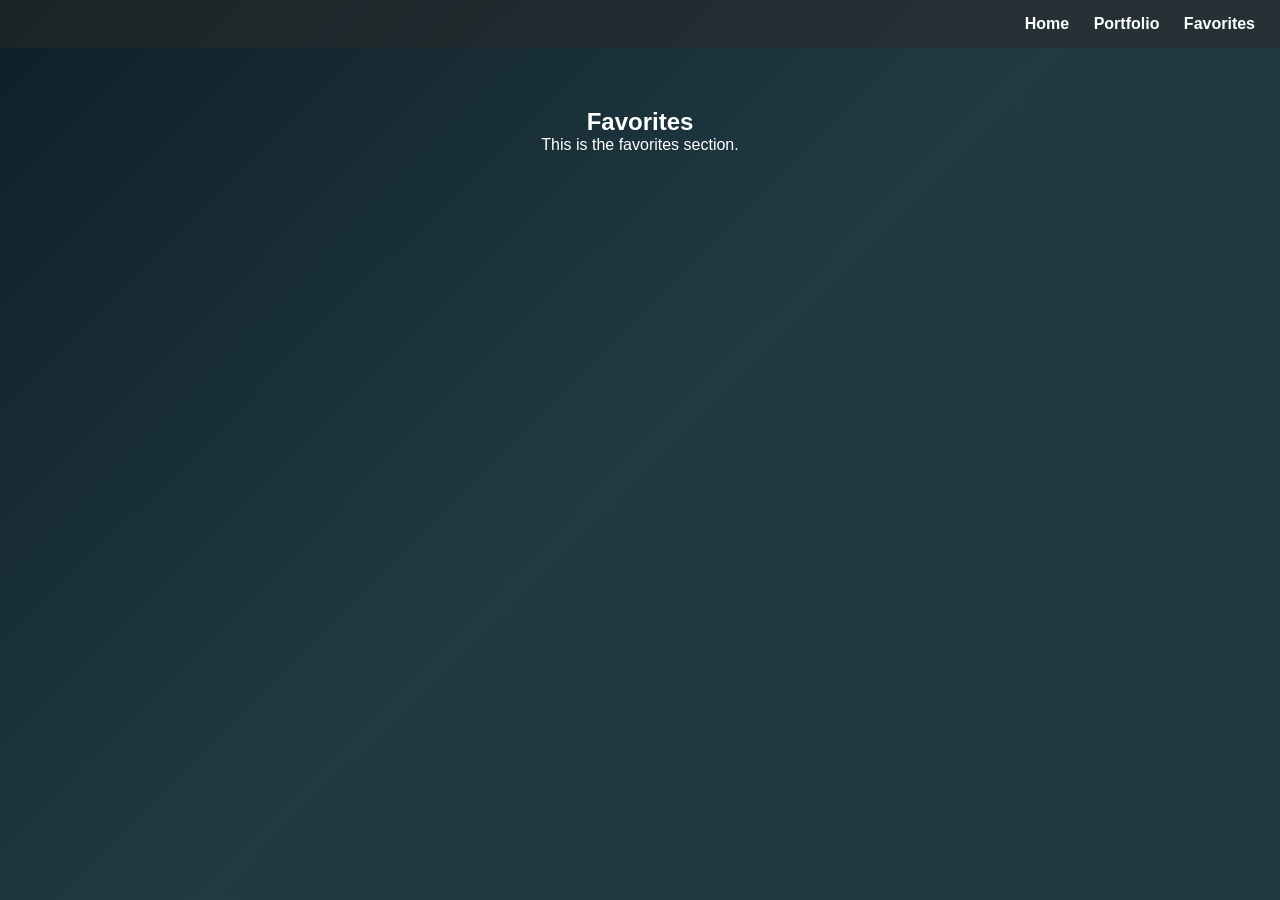
==== favorites.html @ 259cd431 "Add files via upload" ====
<!DOCTYPE html>
<html lang="en">
<head>
<meta charset="UTF-8">
<title>Favorites</title>
<meta name="viewport" content="width=device-width, initial-scale=1.0">
<link rel="stylesheet" href="style.css">
</head>

<body>

<nav>
    <a href="home.html">Home</a>
    <a href="portfolio.html">Portfolio</a>
    <a href="favorites.html">Favorites</a>
</nav>

<section id="favorites">

<h2>Favorites</h2>

<p>This is the favorites section.</p>

</section>

</body>
</html>
---- style.css ----
* {
    margin: 0;
    padding: 0;
    box-sizing: border-box;
}

/* BODY BACKGROUND */
body {
    font-family: sans-serif;
    background: linear-gradient(135deg, #0f2027, #203a43, #1e3741);
    color: white;
    min-height: 100vh;
}

/* NAVIGATION */
nav {
    text-align: right;
    padding: 15px;
    background: rgba(43, 41, 41, 0.5);
}

nav a {
    text-decoration: none;
    color: white;
    margin: 0 10px;
    font-weight: bold;
    transition: 0.3s ease;
}

nav a:hover {
    color: #4adfe7;
}

/* SECTIONS */
section {
    padding: 60px 20px;
    text-align: center;
}

/* HOME SECTION */
#home h2 {
    font-size: 28px;
    margin-bottom: 15px;
}

#home p {
    opacity: 0.8;
}

/* PORTFOLIO SECTION */
#portfolio {
    display: flex;
    justify-content: center;
    align-items: center;
    min-height: 70vh;
}

/* CARD STYLE (Functional Integration Box) */
.card {
    background: rgba(0, 0, 0, 0.85);
    padding: 40px;
    border-radius: 15px;
    width: 400px;
    box-shadow: 0 0 30px rgba(0, 255, 255, 0.3);
}

.card h2 {
    font-size: 30px;
    margin-bottom: 15px;
}

.subtitle {
    margin-bottom: 25px;
    opacity: 0.7;
}

/* BUTTON CONTAINER */
.portfolio-buttons {
    display: flex;
    flex-direction: column;
    gap: 15px;
}

/* BUTTON DESIGN */
.portfolio-buttons button {
    padding: 12px;
    font-size: 15px;
    border-radius: 8px;
    border: 1px solid rgba(255, 255, 255, 0.3);
    background: transparent;
    color: white;
    cursor: pointer;
    transition: 0.3s ease;
}

.portfolio-buttons button:hover {
    background: #00f2fe;
    color: black;
    transform: translateY(-3px);
}

/* HIDDEN CLASS */
.hidden {
    display: none;
}

/* RESPONSIVE DESIGN */
@media (max-width: 600px) {
    .card {
        width: 90%;
        padding: 25px;
    }

    header h1 {
        font-size: 28px;
    }
}
/* Poster Container */
.poster-container {
    text-align: center;
    margin: 30px 0;
}

/* Poster Image */
.poster-container img {
    width: 80%;
    max-width: 700px;
    border-radius: 15px;
    box-shadow: 0 8px 25px rgba(0, 0, 0, 0.3);
    transition: transform 0.3s ease;
}

/* Hover effect */
.poster-container img:hover {
    transform: scale(1.03);
}
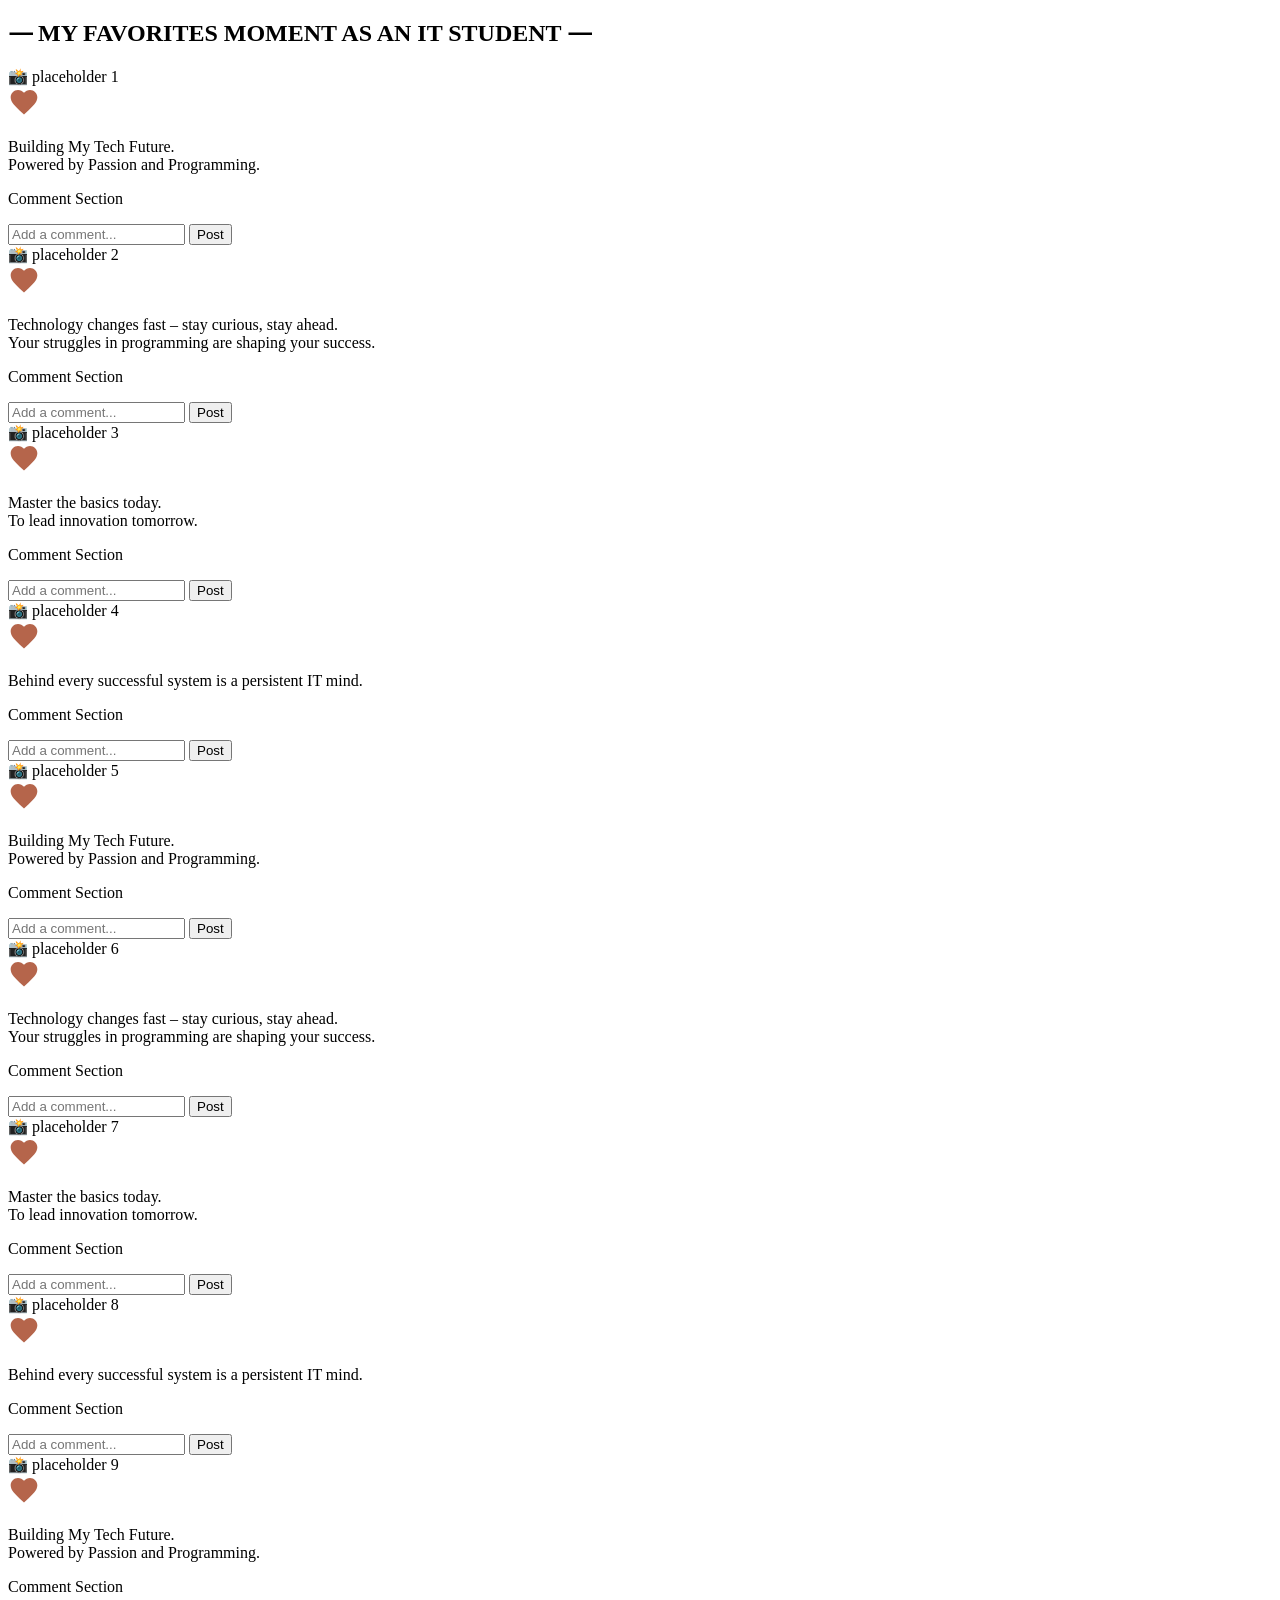
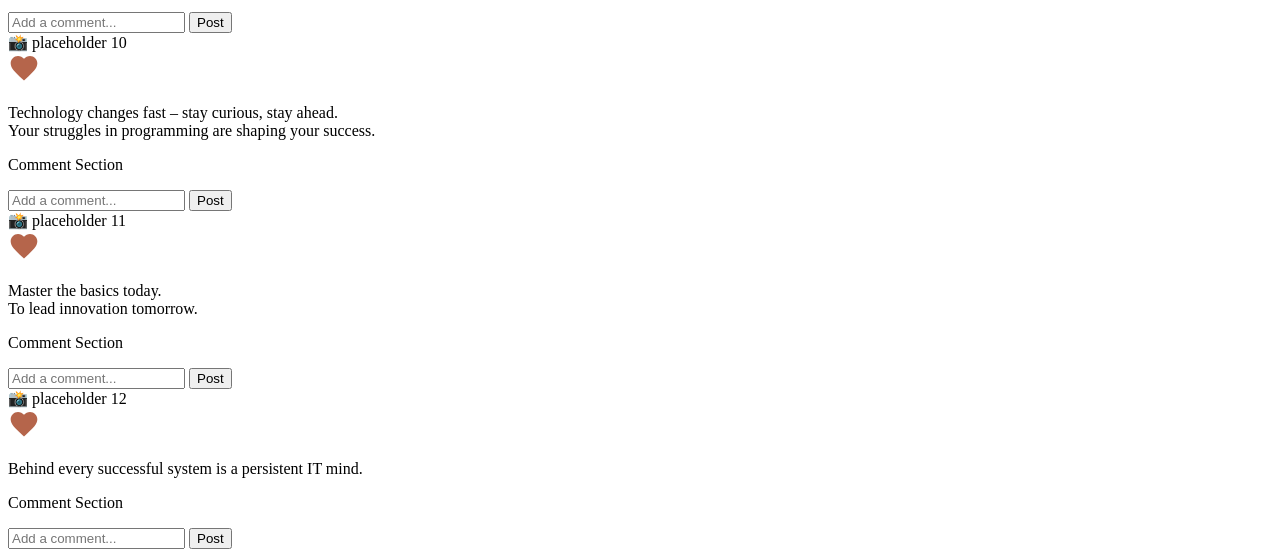
==== commit 0139d849: "Update favorites.html" ====
--- a/favorites.html
+++ b/favorites.html
@@ -1,27 +1,221 @@
 <!DOCTYPE html>
 <html lang="en">
 <head>
-<meta charset="UTF-8">
-<title>Favorites</title>
-<meta name="viewport" content="width=device-width, initial-scale=1.0">
-<link rel="stylesheet" href="style.css">
+    <meta charset="UTF-8">
+    <meta name="viewport" content="width=device-width, initial-scale=1.0">
+    <title>Document</title>
+    <link rel="stylesheet" href="favorites.css">
+    
 </head>
-
 <body>
-
-<nav>
-    <a href="home.html">Home</a>
-    <a href="portfolio.html">Portfolio</a>
-    <a href="favorites.html">Favorites</a>
-</nav>
-
-<section id="favorites">
-
-<h2>Favorites</h2>
-
-<p>This is the favorites section.</p>
-
-</section>
-
+      <h2>⸻ MY FAVORITES MOMENT AS AN IT STUDENT ⸻</h2>
+  <div class="artwork-grid">
+
+    <!-- artwork 1 -->
+    <div class="artwork">
+      <div class="image-wrapper">
+        <div class="placeholder-img">📸 placeholder 1</div>
+        <div class="heart1" onclick="toggleLike(this)">
+          <img src="data:image/svg+xml,%3Csvg xmlns='http://www.w3.org/2000/svg' viewBox='0 0 24 24' fill='%23b5654b' width='32px' height='32px'%3E%3Cpath d='M12 21.35l-1.45-1.32C5.4 15.36 2 12.28 2 8.5 2 5.42 4.42 3 7.5 3c1.74 0 3.41.81 4.5 2.09C13.09 3.81 14.76 3 16.5 3 19.58 3 22 5.42 22 8.5c0 3.78-3.4 6.86-8.55 11.54L12 21.35z'/%3E%3C/svg%3E" class="toomall" alt="heart" data-liked="false">
+        </div>
+      </div>
+      <p class="quote">Building My Tech Future.<br>Powered by Passion and Programming.</p>
+      <div class="comments-section">
+        <p>Comment Section</p>
+        <ul class="comments-list"></ul>
+        <input type="text" class="comment-input" placeholder="Add a comment...">
+        <button onclick="addComment(this)">Post</button>
+      </div>
+    </div>
+
+    <!-- artwork 2 -->
+    <div class="artwork">
+      <div class="image-wrapper">
+        <div class="placeholder-img">📸 placeholder 2</div>
+        <div class="heart1" onclick="toggleLike(this)">
+          <img src="data:image/svg+xml,%3Csvg xmlns='http://www.w3.org/2000/svg' viewBox='0 0 24 24' fill='%23b5654b' width='32px' height='32px'%3E%3Cpath d='M12 21.35l-1.45-1.32C5.4 15.36 2 12.28 2 8.5 2 5.42 4.42 3 7.5 3c1.74 0 3.41.81 4.5 2.09C13.09 3.81 14.76 3 16.5 3 19.58 3 22 5.42 22 8.5c0 3.78-3.4 6.86-8.55 11.54L12 21.35z'/%3E%3C/svg%3E" class="toomall" alt="heart" data-liked="false">
+        </div>
+      </div>
+      <p class="quote">Technology changes fast – stay curious, stay ahead.<br> Your struggles in programming are shaping your success.</p>
+      <div class="comments-section">
+        <p>Comment Section</p>
+        <ul class="comments-list"></ul>
+        <input type="text" class="comment-input" placeholder="Add a comment...">
+        <button onclick="addComment(this)">Post</button>
+      </div>
+    </div>
+
+    <!-- artwork 3 -->
+    <div class="artwork">
+      <div class="image-wrapper">
+        <div class="placeholder-img">📸 placeholder 3</div>
+        <div class="heart1" onclick="toggleLike(this)">
+          <img src="data:image/svg+xml,%3Csvg xmlns='http://www.w3.org/2000/svg' viewBox='0 0 24 24' fill='%23b5654b' width='32px' height='32px'%3E%3Cpath d='M12 21.35l-1.45-1.32C5.4 15.36 2 12.28 2 8.5 2 5.42 4.42 3 7.5 3c1.74 0 3.41.81 4.5 2.09C13.09 3.81 14.76 3 16.5 3 19.58 3 22 5.42 22 8.5c0 3.78-3.4 6.86-8.55 11.54L12 21.35z'/%3E%3C/svg%3E" class="toomall" alt="heart" data-liked="false">
+        </div>
+      </div>
+      <p class="quote">Master the basics today. <br>To lead innovation tomorrow.</p>
+      <div class="comments-section">
+        <p>Comment Section</p>
+        <ul class="comments-list"></ul>
+        <input type="text" class="comment-input" placeholder="Add a comment...">
+        <button onclick="addComment(this)">Post</button>
+      </div>
+    </div>
+
+    <!-- artwork 4 -->
+    <div class="artwork">
+      <div class="image-wrapper">
+        <div class="placeholder-img">📸 placeholder 4</div>
+        <div class="heart1" onclick="toggleLike(this)">
+          <img src="data:image/svg+xml,%3Csvg xmlns='http://www.w3.org/2000/svg' viewBox='0 0 24 24' fill='%23b5654b' width='32px' height='32px'%3E%3Cpath d='M12 21.35l-1.45-1.32C5.4 15.36 2 12.28 2 8.5 2 5.42 4.42 3 7.5 3c1.74 0 3.41.81 4.5 2.09C13.09 3.81 14.76 3 16.5 3 19.58 3 22 5.42 22 8.5c0 3.78-3.4 6.86-8.55 11.54L12 21.35z'/%3E%3C/svg%3E" class="tostall" alt="heart" data-liked="false">
+        </div>
+      </div>
+      <p class="quote">Behind every successful system is a persistent IT mind.</p>
+      <div class="comments-section">
+        <p>Comment Section</p>
+        <ul class="comments-list"></ul>
+        <input type="text" class="comment-input" placeholder="Add a comment...">
+        <button onclick="addComment(this)">Post</button>
+      </div>
+    </div>
+
+    <!-- artwork 5 -->
+    <div class="artwork">
+      <div class="image-wrapper">
+        <div class="placeholder-img">📸 placeholder 5</div>
+        <div class="heart1" onclick="toggleLike(this)">
+          <img src="data:image/svg+xml,%3Csvg xmlns='http://www.w3.org/2000/svg' viewBox='0 0 24 24' fill='%23b5654b' width='32px' height='32px'%3E%3Cpath d='M12 21.35l-1.45-1.32C5.4 15.36 2 12.28 2 8.5 2 5.42 4.42 3 7.5 3c1.74 0 3.41.81 4.5 2.09C13.09 3.81 14.76 3 16.5 3 19.58 3 22 5.42 22 8.5c0 3.78-3.4 6.86-8.55 11.54L12 21.35z'/%3E%3C/svg%3E" class="toomall" alt="heart" data-liked="false">
+        </div>
+      </div>
+      <p class="quote">Building My Tech Future.<br>Powered by Passion and Programming.</p>
+      <div class="comments-section">
+        <p>Comment Section</p>
+        <ul class="comments-list"></ul>
+        <input type="text" class="comment-input" placeholder="Add a comment...">
+        <button onclick="addComment(this)">Post</button>
+      </div>
+    </div>
+
+    <!-- artwork 6 -->
+    <div class="artwork">
+      <div class="image-wrapper">
+        <div class="placeholder-img">📸 placeholder 6</div>
+        <div class="heart1" onclick="toggleLike(this)">
+          <img src="data:image/svg+xml,%3Csvg xmlns='http://www.w3.org/2000/svg' viewBox='0 0 24 24' fill='%23b5654b' width='32px' height='32px'%3E%3Cpath d='M12 21.35l-1.45-1.32C5.4 15.36 2 12.28 2 8.5 2 5.42 4.42 3 7.5 3c1.74 0 3.41.81 4.5 2.09C13.09 3.81 14.76 3 16.5 3 19.58 3 22 5.42 22 8.5c0 3.78-3.4 6.86-8.55 11.54L12 21.35z'/%3E%3C/svg%3E" class="toomall" alt="heart" data-liked="false">
+        </div>
+      </div>
+      <p class="quote">Technology changes fast – stay curious, stay ahead.<br> Your struggles in programming are shaping your success.</p>
+      <div class="comments-section">
+        <p>Comment Section</p>
+        <ul class="comments-list"></ul>
+        <input type="text" class="comment-input" placeholder="Add a comment...">
+        <button onclick="addComment(this)">Post</button>
+      </div>
+    </div>
+
+    <!-- artwork 7 -->
+    <div class="artwork">
+      <div class="image-wrapper">
+        <div class="placeholder-img">📸 placeholder 7</div>
+        <div class="heart1" onclick="toggleLike(this)">
+          <img src="data:image/svg+xml,%3Csvg xmlns='http://www.w3.org/2000/svg' viewBox='0 0 24 24' fill='%23b5654b' width='32px' height='32px'%3E%3Cpath d='M12 21.35l-1.45-1.32C5.4 15.36 2 12.28 2 8.5 2 5.42 4.42 3 7.5 3c1.74 0 3.41.81 4.5 2.09C13.09 3.81 14.76 3 16.5 3 19.58 3 22 5.42 22 8.5c0 3.78-3.4 6.86-8.55 11.54L12 21.35z'/%3E%3C/svg%3E" class="toomall" alt="heart" data-liked="false">
+        </div>
+      </div>
+      <p class="quote">Master the basics today. <br>To lead innovation tomorrow.</p>
+      <div class="comments-section">
+        <p>Comment Section</p>
+        <ul class="comments-list"></ul>
+        <input type="text" class="comment-input" placeholder="Add a comment...">
+        <button onclick="addComment(this)">Post</button>
+      </div>
+    </div>
+
+    <!-- artwork 8 -->
+    <div class="artwork">
+      <div class="image-wrapper">
+        <div class="placeholder-img">📸 placeholder 8</div>
+        <div class="heart1" onclick="toggleLike(this)">
+          <img src="data:image/svg+xml,%3Csvg xmlns='http://www.w3.org/2000/svg' viewBox='0 0 24 24' fill='%23b5654b' width='32px' height='32px'%3E%3Cpath d='M12 21.35l-1.45-1.32C5.4 15.36 2 12.28 2 8.5 2 5.42 4.42 3 7.5 3c1.74 0 3.41.81 4.5 2.09C13.09 3.81 14.76 3 16.5 3 19.58 3 22 5.42 22 8.5c0 3.78-3.4 6.86-8.55 11.54L12 21.35z'/%3E%3C/svg%3E" class="tostall" alt="heart" data-liked="false">
+        </div>
+      </div>
+      <p class="quote">Behind every successful system is a persistent IT mind.</p>
+      <div class="comments-section">
+        <p>Comment Section</p>
+        <ul class="comments-list"></ul>
+        <input type="text" class="comment-input" placeholder="Add a comment...">
+        <button onclick="addComment(this)">Post</button>
+      </div>
+    </div>
+
+    <!-- artwork 9 -->
+    <div class="artwork">
+      <div class="image-wrapper">
+        <div class="placeholder-img">📸 placeholder 9</div>
+        <div class="heart1" onclick="toggleLike(this)">
+          <img src="data:image/svg+xml,%3Csvg xmlns='http://www.w3.org/2000/svg' viewBox='0 0 24 24' fill='%23b5654b' width='32px' height='32px'%3E%3Cpath d='M12 21.35l-1.45-1.32C5.4 15.36 2 12.28 2 8.5 2 5.42 4.42 3 7.5 3c1.74 0 3.41.81 4.5 2.09C13.09 3.81 14.76 3 16.5 3 19.58 3 22 5.42 22 8.5c0 3.78-3.4 6.86-8.55 11.54L12 21.35z'/%3E%3C/svg%3E" class="toomall" alt="heart" data-liked="false">
+        </div>
+      </div>
+      <p class="quote">Building My Tech Future.<br>Powered by Passion and Programming.</p>
+      <div class="comments-section">
+        <p>Comment Section</p>
+        <ul class="comments-list"></ul>
+        <input type="text" class="comment-input" placeholder="Add a comment...">
+        <button onclick="addComment(this)">Post</button>
+      </div>
+    </div>
+
+    <!-- artwork 10 -->
+    <div class="artwork">
+      <div class="image-wrapper">
+        <div class="placeholder-img">📸 placeholder 10</div>
+        <div class="heart1" onclick="toggleLike(this)">
+          <img src="data:image/svg+xml,%3Csvg xmlns='http://www.w3.org/2000/svg' viewBox='0 0 24 24' fill='%23b5654b' width='32px' height='32px'%3E%3Cpath d='M12 21.35l-1.45-1.32C5.4 15.36 2 12.28 2 8.5 2 5.42 4.42 3 7.5 3c1.74 0 3.41.81 4.5 2.09C13.09 3.81 14.76 3 16.5 3 19.58 3 22 5.42 22 8.5c0 3.78-3.4 6.86-8.55 11.54L12 21.35z'/%3E%3C/svg%3E" class="toomall" alt="heart" data-liked="false">
+        </div>
+      </div>
+      <p class="quote">Technology changes fast – stay curious, stay ahead.<br> Your struggles in programming are shaping your success.</p>
+      <div class="comments-section">
+        <p>Comment Section</p>
+        <ul class="comments-list"></ul>
+        <input type="text" class="comment-input" placeholder="Add a comment...">
+        <button onclick="addComment(this)">Post</button>
+      </div>
+    </div>
+
+    <!-- artwork 11 -->
+    <div class="artwork">
+      <div class="image-wrapper">
+        <div class="placeholder-img">📸 placeholder 11</div>
+        <div class="heart1" onclick="toggleLike(this)">
+          <img src="data:image/svg+xml,%3Csvg xmlns='http://www.w3.org/2000/svg' viewBox='0 0 24 24' fill='%23b5654b' width='32px' height='32px'%3E%3Cpath d='M12 21.35l-1.45-1.32C5.4 15.36 2 12.28 2 8.5 2 5.42 4.42 3 7.5 3c1.74 0 3.41.81 4.5 2.09C13.09 3.81 14.76 3 16.5 3 19.58 3 22 5.42 22 8.5c0 3.78-3.4 6.86-8.55 11.54L12 21.35z'/%3E%3C/svg%3E" class="toomall" alt="heart" data-liked="false">
+        </div>
+      </div>
+      <p class="quote">Master the basics today. <br>To lead innovation tomorrow.</p>
+      <div class="comments-section">
+        <p>Comment Section</p>
+        <ul class="comments-list"></ul>
+        <input type="text" class="comment-input" placeholder="Add a comment...">
+        <button onclick="addComment(this)">Post</button>
+      </div>
+    </div>
+
+    <!-- artwork 12 -->
+    <div class="artwork">
+      <div class="image-wrapper">
+        <div class="placeholder-img">📸 placeholder 12</div>
+        <div class="heart1" onclick="toggleLike(this)">
+          <img src="data:image/svg+xml,%3Csvg xmlns='http://www.w3.org/2000/svg' viewBox='0 0 24 24' fill='%23b5654b' width='32px' height='32px'%3E%3Cpath d='M12 21.35l-1.45-1.32C5.4 15.36 2 12.28 2 8.5 2 5.42 4.42 3 7.5 3c1.74 0 3.41.81 4.5 2.09C13.09 3.81 14.76 3 16.5 3 19.58 3 22 5.42 22 8.5c0 3.78-3.4 6.86-8.55 11.54L12 21.35z'/%3E%3C/svg%3E" class="tostall" alt="heart" data-liked="false">
+        </div>
+      </div>
+      <p class="quote">Behind every successful system is a persistent IT mind.</p>
+      <div class="comments-section">
+        <p>Comment Section</p>
+        <ul class="comments-list"></ul>
+        <input type="text" class="comment-input" placeholder="Add a comment...">
+        <button onclick="addComment(this)">Post</button>
+      </div>
+    </div>
+  </div>
+
+  <script scr="favorites.js"></script>
 </body>
-</html>+</html>
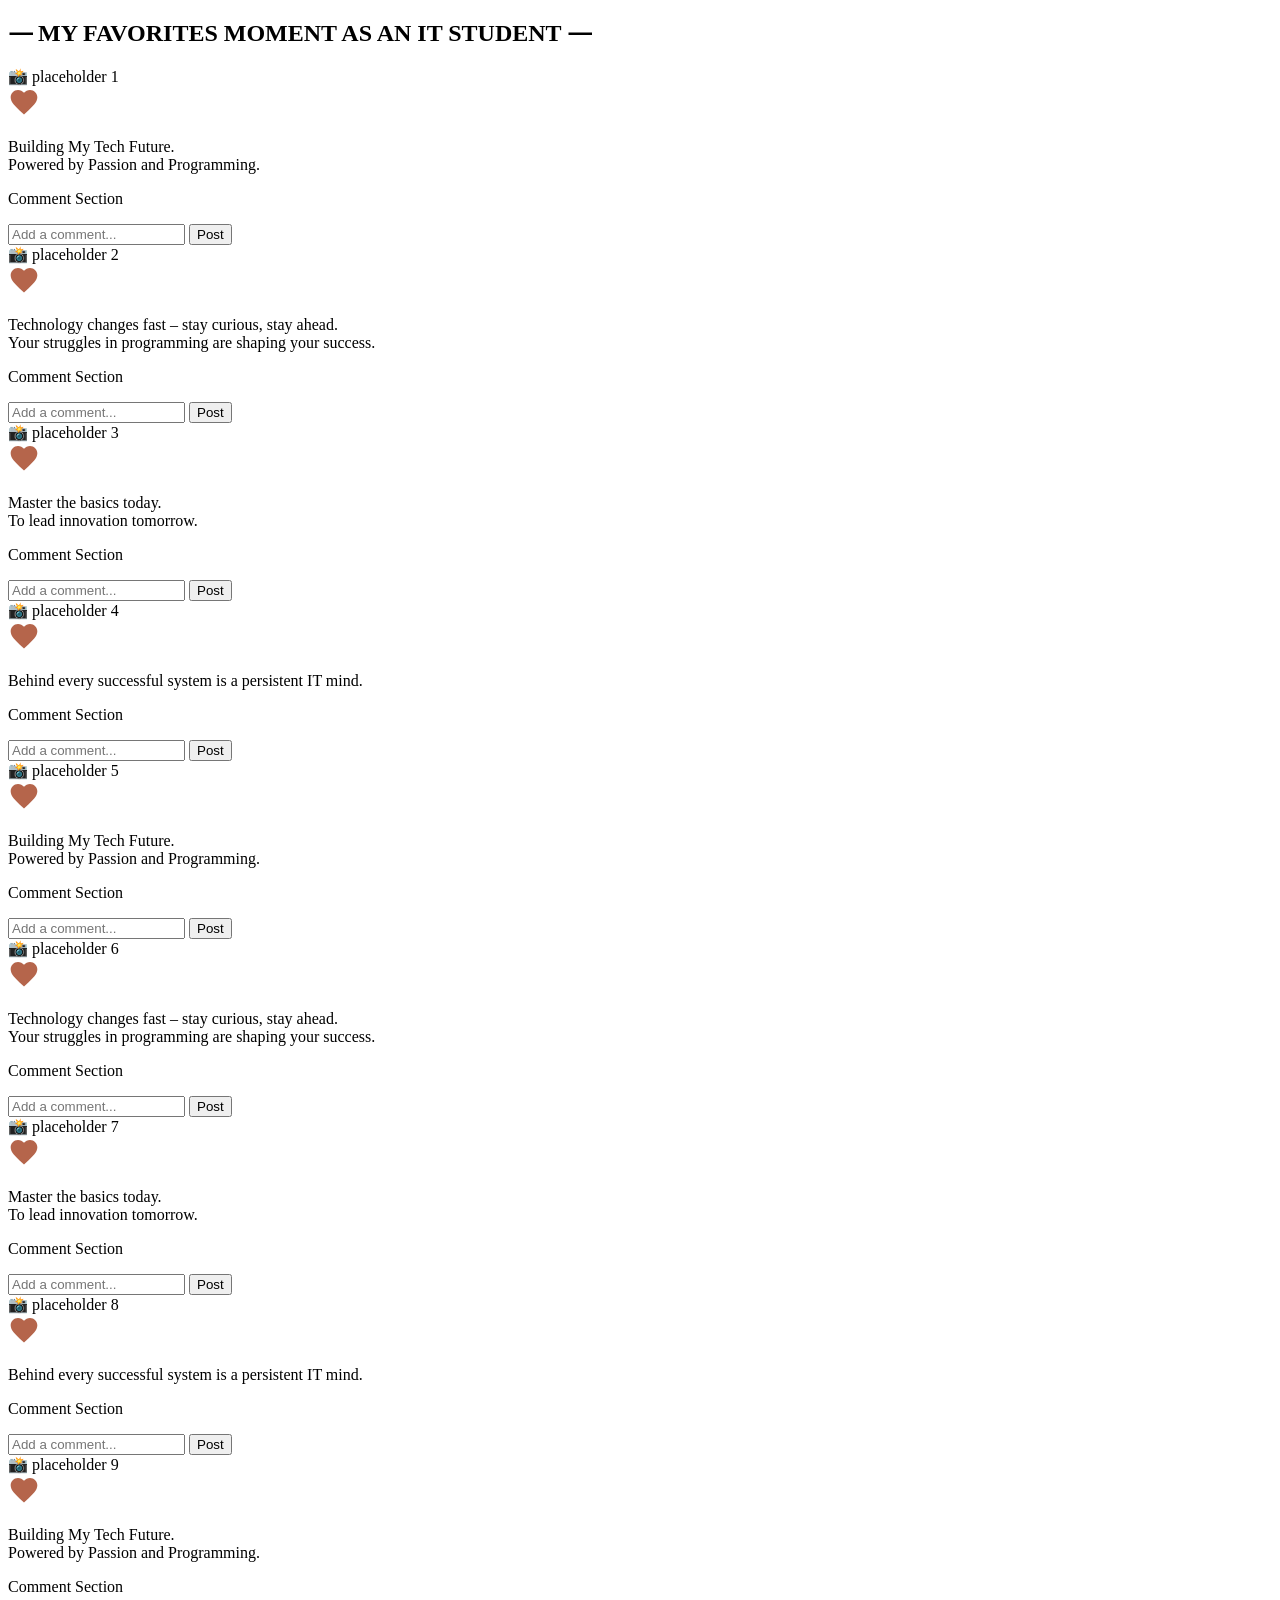
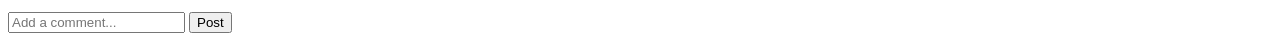
==== commit 117ea334: "Update favorites.html" ====
--- a/favorites.html
+++ b/favorites.html
@@ -163,59 +163,9 @@
         <button onclick="addComment(this)">Post</button>
       </div>
     </div>
-
-    <!-- artwork 10 -->
-    <div class="artwork">
-      <div class="image-wrapper">
-        <div class="placeholder-img">📸 placeholder 10</div>
-        <div class="heart1" onclick="toggleLike(this)">
-          <img src="data:image/svg+xml,%3Csvg xmlns='http://www.w3.org/2000/svg' viewBox='0 0 24 24' fill='%23b5654b' width='32px' height='32px'%3E%3Cpath d='M12 21.35l-1.45-1.32C5.4 15.36 2 12.28 2 8.5 2 5.42 4.42 3 7.5 3c1.74 0 3.41.81 4.5 2.09C13.09 3.81 14.76 3 16.5 3 19.58 3 22 5.42 22 8.5c0 3.78-3.4 6.86-8.55 11.54L12 21.35z'/%3E%3C/svg%3E" class="toomall" alt="heart" data-liked="false">
-        </div>
-      </div>
-      <p class="quote">Technology changes fast – stay curious, stay ahead.<br> Your struggles in programming are shaping your success.</p>
-      <div class="comments-section">
-        <p>Comment Section</p>
-        <ul class="comments-list"></ul>
-        <input type="text" class="comment-input" placeholder="Add a comment...">
-        <button onclick="addComment(this)">Post</button>
-      </div>
-    </div>
-
-    <!-- artwork 11 -->
-    <div class="artwork">
-      <div class="image-wrapper">
-        <div class="placeholder-img">📸 placeholder 11</div>
-        <div class="heart1" onclick="toggleLike(this)">
-          <img src="data:image/svg+xml,%3Csvg xmlns='http://www.w3.org/2000/svg' viewBox='0 0 24 24' fill='%23b5654b' width='32px' height='32px'%3E%3Cpath d='M12 21.35l-1.45-1.32C5.4 15.36 2 12.28 2 8.5 2 5.42 4.42 3 7.5 3c1.74 0 3.41.81 4.5 2.09C13.09 3.81 14.76 3 16.5 3 19.58 3 22 5.42 22 8.5c0 3.78-3.4 6.86-8.55 11.54L12 21.35z'/%3E%3C/svg%3E" class="toomall" alt="heart" data-liked="false">
-        </div>
-      </div>
-      <p class="quote">Master the basics today. <br>To lead innovation tomorrow.</p>
-      <div class="comments-section">
-        <p>Comment Section</p>
-        <ul class="comments-list"></ul>
-        <input type="text" class="comment-input" placeholder="Add a comment...">
-        <button onclick="addComment(this)">Post</button>
-      </div>
-    </div>
-
-    <!-- artwork 12 -->
-    <div class="artwork">
-      <div class="image-wrapper">
-        <div class="placeholder-img">📸 placeholder 12</div>
-        <div class="heart1" onclick="toggleLike(this)">
-          <img src="data:image/svg+xml,%3Csvg xmlns='http://www.w3.org/2000/svg' viewBox='0 0 24 24' fill='%23b5654b' width='32px' height='32px'%3E%3Cpath d='M12 21.35l-1.45-1.32C5.4 15.36 2 12.28 2 8.5 2 5.42 4.42 3 7.5 3c1.74 0 3.41.81 4.5 2.09C13.09 3.81 14.76 3 16.5 3 19.58 3 22 5.42 22 8.5c0 3.78-3.4 6.86-8.55 11.54L12 21.35z'/%3E%3C/svg%3E" class="tostall" alt="heart" data-liked="false">
-        </div>
-      </div>
-      <p class="quote">Behind every successful system is a persistent IT mind.</p>
-      <div class="comments-section">
-        <p>Comment Section</p>
-        <ul class="comments-list"></ul>
-        <input type="text" class="comment-input" placeholder="Add a comment...">
-        <button onclick="addComment(this)">Post</button>
-      </div>
-    </div>
   </div>
 
   <script scr="favorites.js"></script>
 </body>
 </html>
+
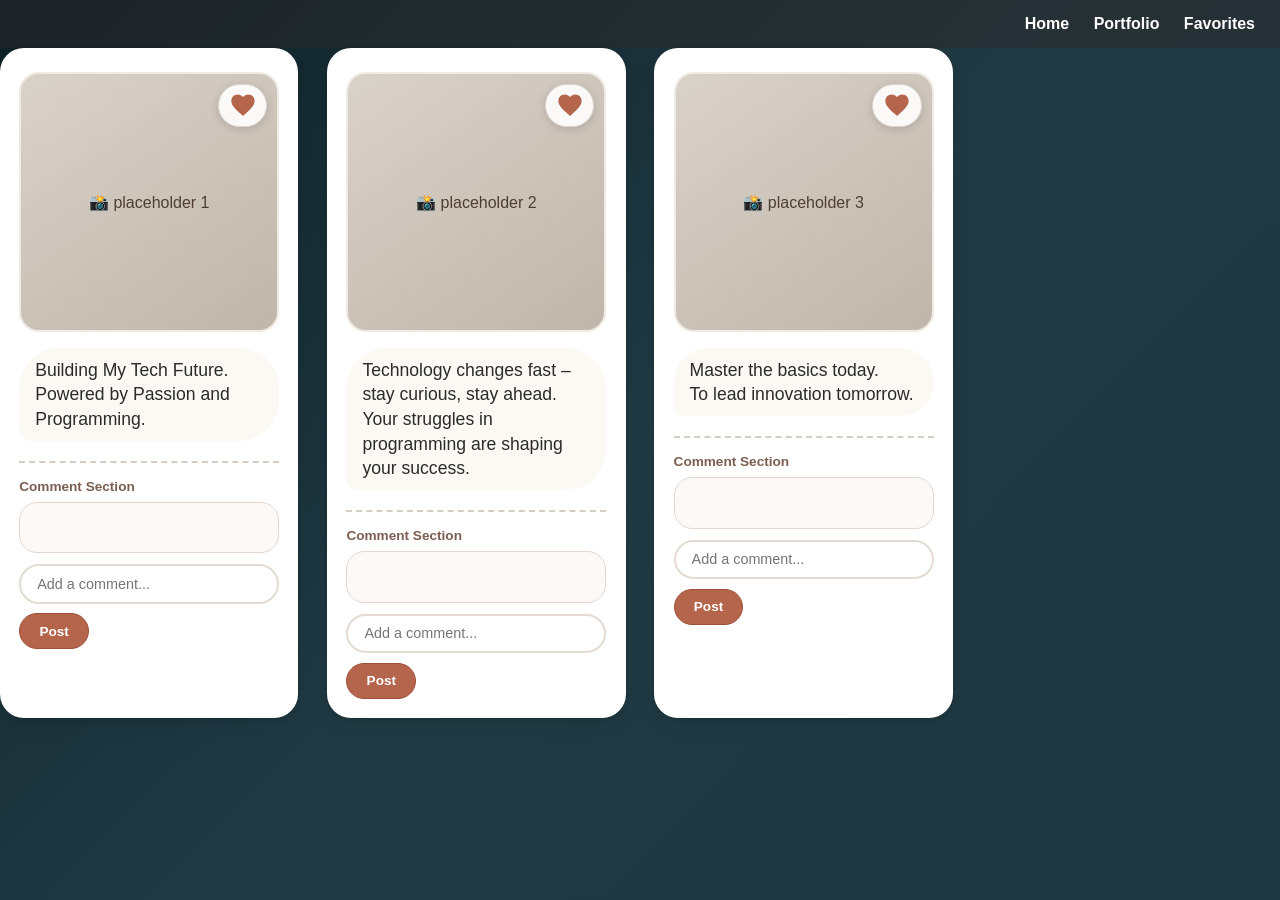
==== commit 3d51d1bc: "Refactor favorites.html with navigation and artwork updates Updated the favorites.html file to inclu" ====
--- a/favorites.html
+++ b/favorites.html
@@ -4,11 +4,15 @@
     <meta charset="UTF-8">
     <meta name="viewport" content="width=device-width, initial-scale=1.0">
     <title>Document</title>
-    <link rel="stylesheet" href="favorites.css">
+    <link rel="stylesheet" href="style.css">
     
 </head>
+<nav>
+    <a href="home.html">Home</a>
+    <a href="portfolio.html">Portfolio</a>
+    <a href="favorites.html">Favorites</a>
+</nav>
 <body>
-      <h2>⸻ MY FAVORITES MOMENT AS AN IT STUDENT ⸻</h2>
   <div class="artwork-grid">
 
     <!-- artwork 1 -->
@@ -62,110 +66,7 @@
       </div>
     </div>
 
-    <!-- artwork 4 -->
-    <div class="artwork">
-      <div class="image-wrapper">
-        <div class="placeholder-img">📸 placeholder 4</div>
-        <div class="heart1" onclick="toggleLike(this)">
-          <img src="data:image/svg+xml,%3Csvg xmlns='http://www.w3.org/2000/svg' viewBox='0 0 24 24' fill='%23b5654b' width='32px' height='32px'%3E%3Cpath d='M12 21.35l-1.45-1.32C5.4 15.36 2 12.28 2 8.5 2 5.42 4.42 3 7.5 3c1.74 0 3.41.81 4.5 2.09C13.09 3.81 14.76 3 16.5 3 19.58 3 22 5.42 22 8.5c0 3.78-3.4 6.86-8.55 11.54L12 21.35z'/%3E%3C/svg%3E" class="tostall" alt="heart" data-liked="false">
-        </div>
-      </div>
-      <p class="quote">Behind every successful system is a persistent IT mind.</p>
-      <div class="comments-section">
-        <p>Comment Section</p>
-        <ul class="comments-list"></ul>
-        <input type="text" class="comment-input" placeholder="Add a comment...">
-        <button onclick="addComment(this)">Post</button>
-      </div>
-    </div>
-
-    <!-- artwork 5 -->
-    <div class="artwork">
-      <div class="image-wrapper">
-        <div class="placeholder-img">📸 placeholder 5</div>
-        <div class="heart1" onclick="toggleLike(this)">
-          <img src="data:image/svg+xml,%3Csvg xmlns='http://www.w3.org/2000/svg' viewBox='0 0 24 24' fill='%23b5654b' width='32px' height='32px'%3E%3Cpath d='M12 21.35l-1.45-1.32C5.4 15.36 2 12.28 2 8.5 2 5.42 4.42 3 7.5 3c1.74 0 3.41.81 4.5 2.09C13.09 3.81 14.76 3 16.5 3 19.58 3 22 5.42 22 8.5c0 3.78-3.4 6.86-8.55 11.54L12 21.35z'/%3E%3C/svg%3E" class="toomall" alt="heart" data-liked="false">
-        </div>
-      </div>
-      <p class="quote">Building My Tech Future.<br>Powered by Passion and Programming.</p>
-      <div class="comments-section">
-        <p>Comment Section</p>
-        <ul class="comments-list"></ul>
-        <input type="text" class="comment-input" placeholder="Add a comment...">
-        <button onclick="addComment(this)">Post</button>
-      </div>
-    </div>
-
-    <!-- artwork 6 -->
-    <div class="artwork">
-      <div class="image-wrapper">
-        <div class="placeholder-img">📸 placeholder 6</div>
-        <div class="heart1" onclick="toggleLike(this)">
-          <img src="data:image/svg+xml,%3Csvg xmlns='http://www.w3.org/2000/svg' viewBox='0 0 24 24' fill='%23b5654b' width='32px' height='32px'%3E%3Cpath d='M12 21.35l-1.45-1.32C5.4 15.36 2 12.28 2 8.5 2 5.42 4.42 3 7.5 3c1.74 0 3.41.81 4.5 2.09C13.09 3.81 14.76 3 16.5 3 19.58 3 22 5.42 22 8.5c0 3.78-3.4 6.86-8.55 11.54L12 21.35z'/%3E%3C/svg%3E" class="toomall" alt="heart" data-liked="false">
-        </div>
-      </div>
-      <p class="quote">Technology changes fast – stay curious, stay ahead.<br> Your struggles in programming are shaping your success.</p>
-      <div class="comments-section">
-        <p>Comment Section</p>
-        <ul class="comments-list"></ul>
-        <input type="text" class="comment-input" placeholder="Add a comment...">
-        <button onclick="addComment(this)">Post</button>
-      </div>
-    </div>
-
-    <!-- artwork 7 -->
-    <div class="artwork">
-      <div class="image-wrapper">
-        <div class="placeholder-img">📸 placeholder 7</div>
-        <div class="heart1" onclick="toggleLike(this)">
-          <img src="data:image/svg+xml,%3Csvg xmlns='http://www.w3.org/2000/svg' viewBox='0 0 24 24' fill='%23b5654b' width='32px' height='32px'%3E%3Cpath d='M12 21.35l-1.45-1.32C5.4 15.36 2 12.28 2 8.5 2 5.42 4.42 3 7.5 3c1.74 0 3.41.81 4.5 2.09C13.09 3.81 14.76 3 16.5 3 19.58 3 22 5.42 22 8.5c0 3.78-3.4 6.86-8.55 11.54L12 21.35z'/%3E%3C/svg%3E" class="toomall" alt="heart" data-liked="false">
-        </div>
-      </div>
-      <p class="quote">Master the basics today. <br>To lead innovation tomorrow.</p>
-      <div class="comments-section">
-        <p>Comment Section</p>
-        <ul class="comments-list"></ul>
-        <input type="text" class="comment-input" placeholder="Add a comment...">
-        <button onclick="addComment(this)">Post</button>
-      </div>
-    </div>
-
-    <!-- artwork 8 -->
-    <div class="artwork">
-      <div class="image-wrapper">
-        <div class="placeholder-img">📸 placeholder 8</div>
-        <div class="heart1" onclick="toggleLike(this)">
-          <img src="data:image/svg+xml,%3Csvg xmlns='http://www.w3.org/2000/svg' viewBox='0 0 24 24' fill='%23b5654b' width='32px' height='32px'%3E%3Cpath d='M12 21.35l-1.45-1.32C5.4 15.36 2 12.28 2 8.5 2 5.42 4.42 3 7.5 3c1.74 0 3.41.81 4.5 2.09C13.09 3.81 14.76 3 16.5 3 19.58 3 22 5.42 22 8.5c0 3.78-3.4 6.86-8.55 11.54L12 21.35z'/%3E%3C/svg%3E" class="tostall" alt="heart" data-liked="false">
-        </div>
-      </div>
-      <p class="quote">Behind every successful system is a persistent IT mind.</p>
-      <div class="comments-section">
-        <p>Comment Section</p>
-        <ul class="comments-list"></ul>
-        <input type="text" class="comment-input" placeholder="Add a comment...">
-        <button onclick="addComment(this)">Post</button>
-      </div>
-    </div>
-
-    <!-- artwork 9 -->
-    <div class="artwork">
-      <div class="image-wrapper">
-        <div class="placeholder-img">📸 placeholder 9</div>
-        <div class="heart1" onclick="toggleLike(this)">
-          <img src="data:image/svg+xml,%3Csvg xmlns='http://www.w3.org/2000/svg' viewBox='0 0 24 24' fill='%23b5654b' width='32px' height='32px'%3E%3Cpath d='M12 21.35l-1.45-1.32C5.4 15.36 2 12.28 2 8.5 2 5.42 4.42 3 7.5 3c1.74 0 3.41.81 4.5 2.09C13.09 3.81 14.76 3 16.5 3 19.58 3 22 5.42 22 8.5c0 3.78-3.4 6.86-8.55 11.54L12 21.35z'/%3E%3C/svg%3E" class="toomall" alt="heart" data-liked="false">
-        </div>
-      </div>
-      <p class="quote">Building My Tech Future.<br>Powered by Passion and Programming.</p>
-      <div class="comments-section">
-        <p>Comment Section</p>
-        <ul class="comments-list"></ul>
-        <input type="text" class="comment-input" placeholder="Add a comment...">
-        <button onclick="addComment(this)">Post</button>
-      </div>
-    </div>
-  </div>
-
-  <script scr="favorites.js"></script>
+  <script scr="script.js"></script>
 </body>
 </html>
 
--- a/style.css
+++ b/style.css
@@ -0,0 +1,360 @@
+/* RESET */
+*{
+margin:0;
+padding:0;
+box-sizing:border-box;
+font-family:Arial, sans-serif;
+}
+
+/* BODY */
+body{
+margin:0;
+padding:0;
+background:linear-gradient(135deg,#0f2027,#203a43,#1e3741);
+color:white;
+min-height:100vh;
+}
+
+/* NAVIGATION */
+nav{
+text-align:right;
+padding:15px;
+background:rgba(43,41,41,0.5);
+}
+
+nav a{
+text-decoration:none;
+color:white;
+margin:0 10px;
+font-weight:bold;
+transition:0.3s;
+}
+
+nav a:hover{
+color:#4adfe7;
+}
+
+/* NAVBAR (FOR HOME PAGE) */
+.navbar{
+background:rgba(34,34,34,0.85);
+padding:15px;
+display:flex;
+justify-content:center;
+}
+
+.navbar ul{
+list-style:none;
+display:flex;
+gap:20px;
+}
+
+.navbar a{
+color:#ffffff;
+text-decoration:none;
+font-size:18px;
+}
+
+.navbar a:hover{
+color:#00bfff;
+}
+
+/* HOME SECTION */
+#home{
+color:#3680c2;
+text-align:center;
+}
+
+.tagline{
+font-size:1.2rem;
+color:#01010e;
+margin-bottom:2rem;
+}
+
+.intro{
+max-width:800px;
+margin:0 auto 3rem;
+text-align:left;
+}
+
+.intro h2{
+color:#1758dc;
+margin-bottom:1rem;
+}
+
+/* DEVELOPERS */
+.developers-container{
+display:flex;
+justify-content:space-around;
+flex-wrap:wrap;
+padding:30px;
+}
+
+.developer-card{
+background-color:#fff;
+border:1px solid #ccc;
+border-radius:8px;
+box-shadow:0 4px 8px rgba(0,0,0,0.1);
+width:250px;
+padding:20px;
+margin:10px;
+text-align:center;
+transition:transform 0.3s,box-shadow 0.3s;
+}
+
+.developer-card:hover{
+transform:translateY(-10px);
+box-shadow:0 8px 16px rgba(0,0,0,0.2);
+}
+
+h3{
+margin-top:0;
+margin-bottom:10px;
+font-size:1.2em;
+color:#007BFF;
+}
+
+.profile-image img{
+max-width:100px;
+border-radius:50%;
+margin-bottom:10px;
+}
+
+.bio{
+font-style:italic;
+font-size:0.9em;
+color:#333;
+}
+
+/* SECTIONS */
+section{
+padding:60px 20px;
+text-align:center;
+}
+
+/* PORTFOLIO */
+#portfolio{
+display:flex;
+justify-content:center;
+align-items:center;
+min-height:70vh;
+}
+
+/* CARD */
+.card{
+background:rgba(0,0,0,0.85);
+padding:40px;
+border-radius:15px;
+width:400px;
+box-shadow:0 0 30px rgba(0,255,255,0.3);
+}
+
+.card h2{
+font-size:30px;
+margin-bottom:15px;
+}
+
+.subtitle{
+margin-bottom:25px;
+opacity:0.7;
+}
+
+/* PORTFOLIO BUTTONS */
+.portfolio-buttons{
+display:flex;
+flex-direction:column;
+gap:15px;
+}
+
+.portfolio-buttons button{
+padding:12px;
+font-size:15px;
+border-radius:8px;
+border:1px solid rgba(255,255,255,0.3);
+background:transparent;
+color:white;
+cursor:pointer;
+transition:0.3s;
+}
+
+.portfolio-buttons button:hover{
+background:#00f2fe;
+color:black;
+transform:translateY(-3px);
+}
+
+/* POSTER */
+.poster-container{
+text-align:center;
+margin:30px 0;
+}
+
+.poster-container img{
+width:80%;
+max-width:700px;
+border-radius:15px;
+box-shadow:0 8px 25px rgba(0,0,0,0.3);
+transition:transform 0.3s;
+}
+
+.poster-container img:hover{
+transform:scale(1.03);
+}
+
+/* FAVORITES PAGE */
+.artwork-grid{
+display:grid;
+grid-template-columns:repeat(4,1fr);
+gap:1.8rem;
+max-width:1400px;
+margin:0 auto;
+}
+
+.artwork{
+background:white;
+border-radius:24px;
+padding:1.5rem 1.2rem 1.2rem 1.2rem;
+box-shadow:0 8px 18px rgba(0,0,0,0.05),0 2px 4px rgba(0,0,0,0.1);
+transition:0.15s;
+display:flex;
+flex-direction:column;
+color:black;
+}
+
+.artwork:hover{
+box-shadow:0 14px 28px rgba(0,0,0,0.08);
+}
+
+.image-wrapper{
+position:relative;
+width:100%;
+margin-bottom:1rem;
+}
+
+.placeholder-img{
+width:100%;
+aspect-ratio:3/3;
+background:linear-gradient(145deg,#d9d2c9,#c0b6aa);
+border-radius:20px;
+display:flex;
+align-items:center;
+justify-content:center;
+color:#4e3e35;
+font-weight:500;
+font-size:1rem;
+border:2px solid #f0eae4;
+}
+
+.heart1{
+position:absolute;
+top:12px;
+right:12px;
+display:inline-flex;
+align-items:center;
+cursor:pointer;
+background:rgba(255,255,255,0.9);
+padding:0.4rem 0.6rem;
+border-radius:60px;
+border:1px solid #ddd6cf;
+box-shadow:0 2px 8px rgba(0,0,0,0.15);
+}
+
+.heart1 img{
+width:28px;
+height:28px;
+}
+
+.quote{
+font-size:1.1rem;
+line-height:1.4;
+color:#2b2b2b;
+margin:0 0 0.25rem 0;
+background:#fcf9f5;
+padding:0.6rem 1rem;
+border-radius:40px 40px 40px 12px;
+}
+
+/* COMMENTS */
+.comments-section{
+margin-top:1rem;
+border-top:2px dashed #d6ccc2;
+padding-top:1rem;
+}
+
+.comments-section p{
+font-weight:600;
+font-size:0.85rem;
+color:#7b5e4f;
+margin-bottom:0.5rem;
+}
+
+.comments-list{
+list-style:none;
+background:#fcf9f7;
+border-radius:18px;
+padding:0.5rem 1rem;
+min-height:3.2rem;
+max-height:110px;
+overflow-y:auto;
+margin-bottom:0.7rem;
+font-size:0.9rem;
+color:#362f2b;
+border:1px solid #e2d7ce;
+}
+
+.comments-list li{
+padding:0.3rem 0;
+border-bottom:1px solid #ede5dd;
+}
+
+.comments-list li:last-child{
+border-bottom:none;
+}
+
+.comment-input{
+width:100%;
+padding:0.6rem 1rem;
+border:2px solid #e3dbd2;
+border-radius:60px;
+font-size:0.9rem;
+background:white;
+margin-bottom:0.6rem;
+}
+
+.comment-input:focus{
+border-color:#b5654b;
+outline:none;
+}
+
+button{
+background:#b5654b;
+border:none;
+color:white;
+font-weight:600;
+padding:0.6rem 1.2rem;
+border-radius:40px;
+font-size:0.85rem;
+cursor:pointer;
+border:1px solid #a04f39;
+}
+
+button:hover{
+background:#9f4f3a;
+}
+
+/* RESPONSIVE */
+@media(max-width:900px){
+.artwork-grid{
+grid-template-columns:repeat(2,1fr);
+}
+}
+
+@media(max-width:500px){
+.artwork-grid{
+grid-template-columns:1fr;
+}
+
+.card{
+width:90%;
+padding:25px;
+}
+}
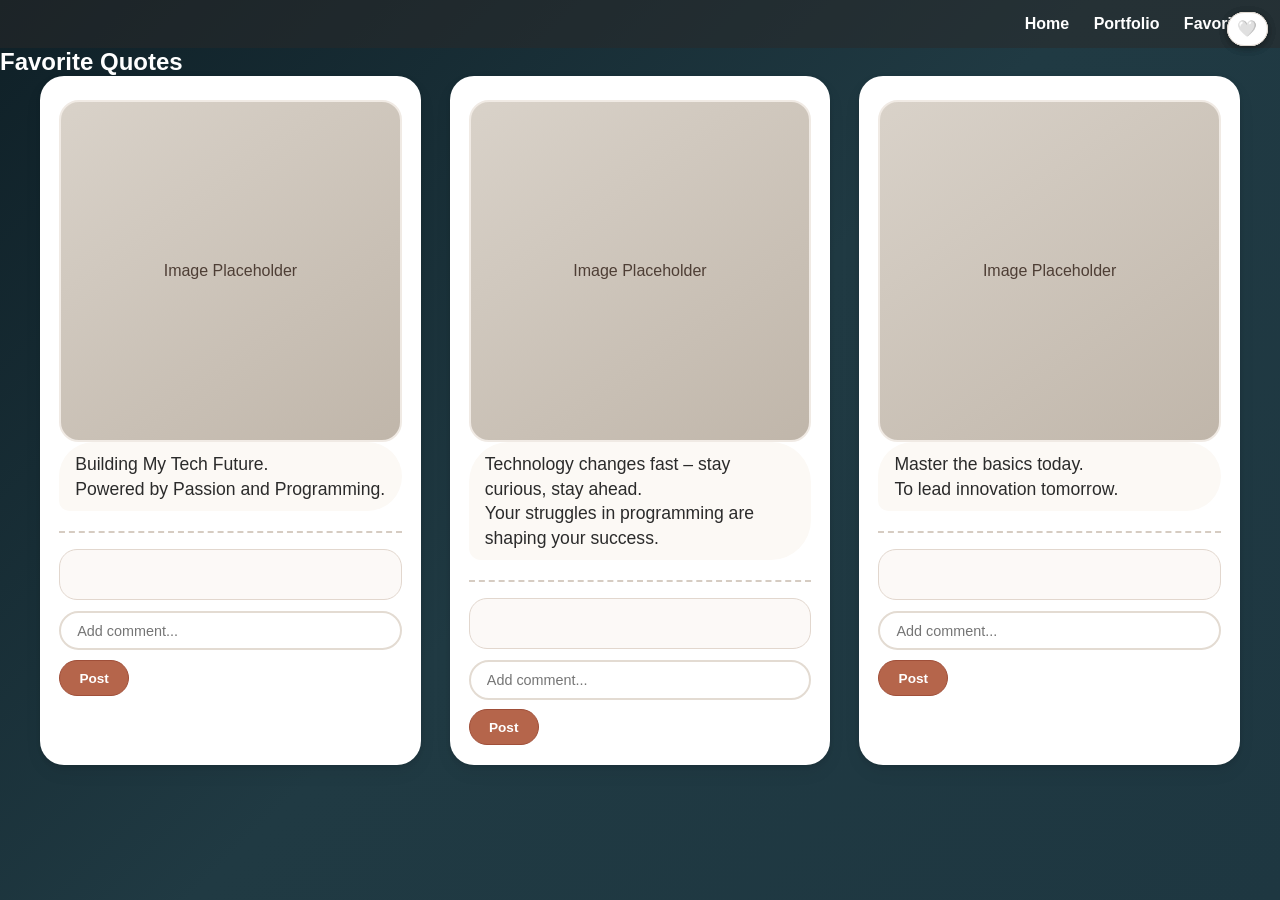
==== commit 526ccb65: "Update favorites.html" ====
--- a/favorites.html
+++ b/favorites.html
@@ -1,72 +1,97 @@
 <!DOCTYPE html>
 <html lang="en">
 <head>
-    <meta charset="UTF-8">
-    <meta name="viewport" content="width=device-width, initial-scale=1.0">
-    <title>Document</title>
-    <link rel="stylesheet" href="style.css">
-    
+<meta charset="UTF-8">
+<title>Favorites</title>
+
+<link rel="stylesheet" href="style.css">
+
 </head>
 <nav>
     <a href="home.html">Home</a>
     <a href="portfolio.html">Portfolio</a>
     <a href="favorites.html">Favorites</a>
 </nav>
+
 <body>
-  <div class="artwork-grid">
 
-    <!-- artwork 1 -->
-    <div class="artwork">
-      <div class="image-wrapper">
-        <div class="placeholder-img">📸 placeholder 1</div>
-        <div class="heart1" onclick="toggleLike(this)">
-          <img src="data:image/svg+xml,%3Csvg xmlns='http://www.w3.org/2000/svg' viewBox='0 0 24 24' fill='%23b5654b' width='32px' height='32px'%3E%3Cpath d='M12 21.35l-1.45-1.32C5.4 15.36 2 12.28 2 8.5 2 5.42 4.42 3 7.5 3c1.74 0 3.41.81 4.5 2.09C13.09 3.81 14.76 3 16.5 3 19.58 3 22 5.42 22 8.5c0 3.78-3.4 6.86-8.55 11.54L12 21.35z'/%3E%3C/svg%3E" class="toomall" alt="heart" data-liked="false">
-        </div>
-      </div>
-      <p class="quote">Building My Tech Future.<br>Powered by Passion and Programming.</p>
-      <div class="comments-section">
-        <p>Comment Section</p>
-        <ul class="comments-list"></ul>
-        <input type="text" class="comment-input" placeholder="Add a comment...">
-        <button onclick="addComment(this)">Post</button>
-      </div>
-    </div>
+<h2>Favorite Quotes</h2>
 
-    <!-- artwork 2 -->
-    <div class="artwork">
-      <div class="image-wrapper">
-        <div class="placeholder-img">📸 placeholder 2</div>
-        <div class="heart1" onclick="toggleLike(this)">
-          <img src="data:image/svg+xml,%3Csvg xmlns='http://www.w3.org/2000/svg' viewBox='0 0 24 24' fill='%23b5654b' width='32px' height='32px'%3E%3Cpath d='M12 21.35l-1.45-1.32C5.4 15.36 2 12.28 2 8.5 2 5.42 4.42 3 7.5 3c1.74 0 3.41.81 4.5 2.09C13.09 3.81 14.76 3 16.5 3 19.58 3 22 5.42 22 8.5c0 3.78-3.4 6.86-8.55 11.54L12 21.35z'/%3E%3C/svg%3E" class="toomall" alt="heart" data-liked="false">
-        </div>
-      </div>
-      <p class="quote">Technology changes fast – stay curious, stay ahead.<br> Your struggles in programming are shaping your success.</p>
-      <div class="comments-section">
-        <p>Comment Section</p>
-        <ul class="comments-list"></ul>
-        <input type="text" class="comment-input" placeholder="Add a comment...">
-        <button onclick="addComment(this)">Post</button>
-      </div>
-    </div>
+<div class="artwork-grid">
 
-    <!-- artwork 3 -->
-    <div class="artwork">
-      <div class="image-wrapper">
-        <div class="placeholder-img">📸 placeholder 3</div>
-        <div class="heart1" onclick="toggleLike(this)">
-          <img src="data:image/svg+xml,%3Csvg xmlns='http://www.w3.org/2000/svg' viewBox='0 0 24 24' fill='%23b5654b' width='32px' height='32px'%3E%3Cpath d='M12 21.35l-1.45-1.32C5.4 15.36 2 12.28 2 8.5 2 5.42 4.42 3 7.5 3c1.74 0 3.41.81 4.5 2.09C13.09 3.81 14.76 3 16.5 3 19.58 3 22 5.42 22 8.5c0 3.78-3.4 6.86-8.55 11.54L12 21.35z'/%3E%3C/svg%3E" class="toomall" alt="heart" data-liked="false">
-        </div>
-      </div>
-      <p class="quote">Master the basics today. <br>To lead innovation tomorrow.</p>
-      <div class="comments-section">
-        <p>Comment Section</p>
-        <ul class="comments-list"></ul>
-        <input type="text" class="comment-input" placeholder="Add a comment...">
-        <button onclick="addComment(this)">Post</button>
-      </div>
-    </div>
+<!-- CARD 1 -->
+<div class="artwork">
 
-  <script scr="script.js"></script>
+<div class="placeholder-img">
+Image Placeholder
+</div>
+
+<div class="heart1" onclick="toggleLike(this)">🤍</div>
+
+<p class="quote">Building My Tech Future.<br>Powered by Passion and Programming.</p>
+
+<div class="comments-section">
+
+<ul class="comments-list"></ul>
+
+<input class="comment-input" type="text" placeholder="Add comment...">
+
+<button onclick="addComment(this)">Post</button>
+
+</div>
+
+</div>
+
+
+<!-- CARD 2 -->
+<div class="artwork">
+
+<div class="placeholder-img">
+Image Placeholder
+</div>
+
+<div class="heart1" onclick="toggleLike(this)">🤍</div>
+
+<p class="quote">Technology changes fast – stay curious, stay ahead.<br> Your struggles in programming are shaping your success.</p>
+
+<div class="comments-section">
+
+<ul class="comments-list"></ul>
+
+<input class="comment-input" type="text" placeholder="Add comment...">
+
+<button onclick="addComment(this)">Post</button>
+
+</div>
+
+</div>
+
+
+<!-- CARD 3 -->
+<div class="artwork">
+
+<div class="placeholder-img">
+Image Placeholder
+</div>
+
+<div class="heart1" onclick="toggleLike(this)">🤍</div>
+
+<p class="quote">Master the basics today. <br>To lead innovation tomorrow.</p>
+
+<div class="comments-section">
+
+<ul class="comments-list"></ul>
+
+<input class="comment-input" type="text" placeholder="Add comment...">
+
+<button onclick="addComment(this)">Post</button>
+
+</div>
+
+</div>
+
+</div>
+<script src="script.js"></script>
+
 </body>
 </html>
-
--- a/style.css
+++ b/style.css
@@ -201,12 +201,12 @@
 }
 
 /* FAVORITES PAGE */
-.artwork-grid{
-display:grid;
-grid-template-columns:repeat(4,1fr);
-gap:1.8rem;
-max-width:1400px;
-margin:0 auto;
+.artwork-grid {
+    display: grid;
+    grid-template-columns: repeat(3, 1fr);
+    gap: 1.8rem;
+    max-width: 1200px;
+    margin: 0 auto;
 }
 
 .artwork{
@@ -358,3 +358,4 @@
 padding:25px;
 }
 }
+
